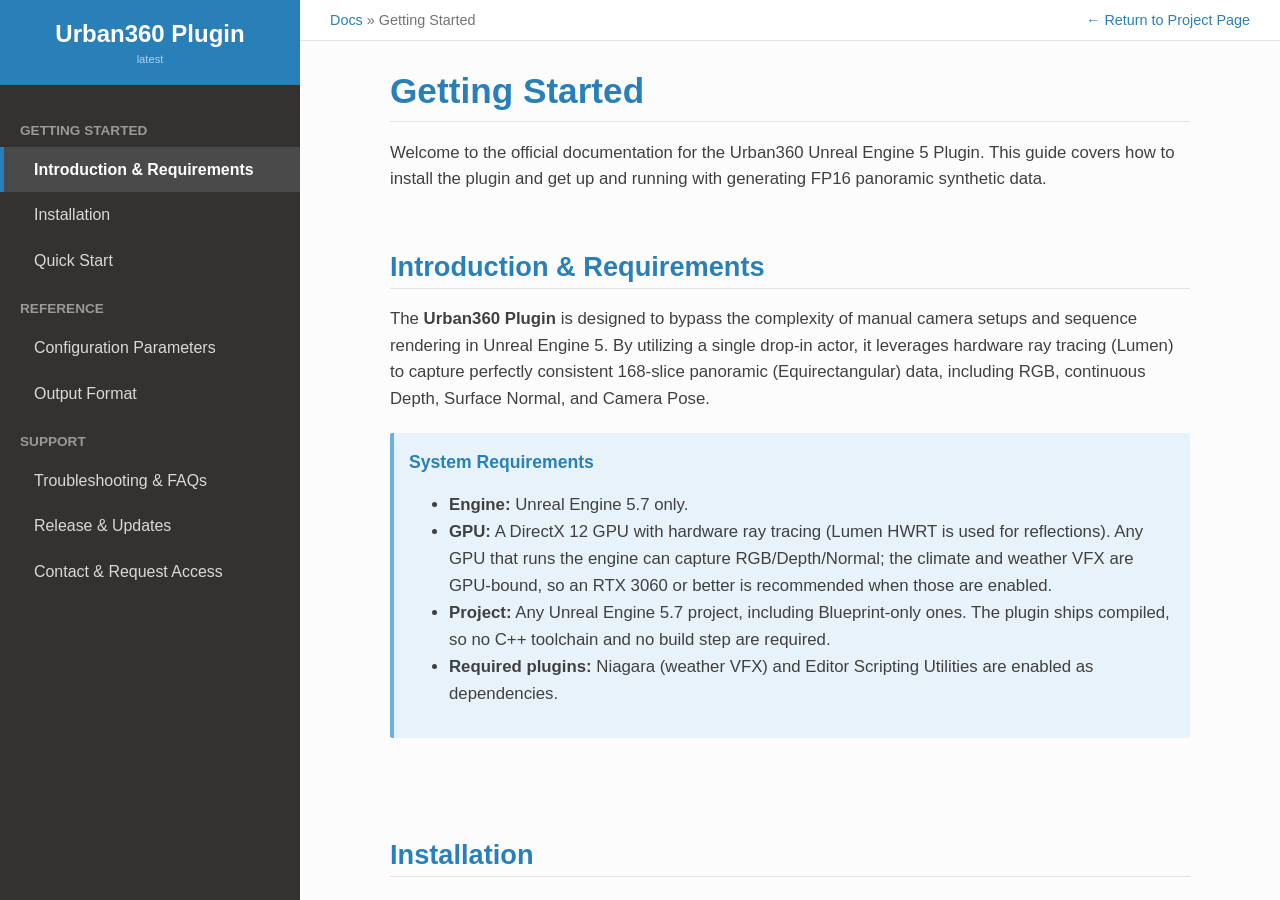
==== documentation.html @ a58d3bbe "Urban360 project page" ====
<!DOCTYPE html>
<html lang="en">
<head>
  <meta charset="utf-8">
  <meta name="viewport" content="width=device-width, initial-scale=1">
  <title>Urban360 Plugin - Getting Started</title>
  
  <style>
    /* Reset & Base Typography */
    * { box-sizing: border-box; }
    body { 
      margin: 0; 
      font-family: "Lato", "proxima-nova", "Helvetica Neue", Arial, sans-serif; 
      display: flex; 
      height: 100vh; 
      background-color: #fcfcfc; 
      color: #404040; 
      overflow: hidden; 
    }
    
    /* Layout */
    .rtd-sidebar { 
      width: 300px; 
      background: #343131; 
      color: #fcfcfc; 
      display: flex; 
      flex-direction: column; 
      flex-shrink: 0; 
      overflow-y: auto; 
    }
    .rtd-main { 
      flex: 1; 
      overflow-y: auto; 
      display: flex; 
      flex-direction: column; 
      scroll-behavior: smooth;
    }
    
    /* Sidebar Styling */
    .rtd-sidebar-header { 
      background: #2980B9; 
      padding: 20px; 
      text-align: center; 
    }
    .rtd-sidebar-header a { 
      color: #fff; 
      text-decoration: none; 
      font-size: 1.5em; 
      font-weight: bold; 
    }
    .rtd-sidebar-search { 
      padding: 10px; 
      background: #343131; 
      border-bottom: 1px solid #4a4a4a;
    }
    .rtd-sidebar-search input { 
      width: 100%; 
      padding: 8px; 
      border: none; 
      border-radius: 2px; 
      box-sizing: border-box; 
      background: #fff;
    }
    .rtd-sidebar-nav { padding: 20px 0; }
    .rtd-sidebar-nav ul { list-style: none; padding: 0; margin: 0; }
    .rtd-sidebar-nav li { margin: 0; }
    .rtd-sidebar-nav .nav-header {
      padding: 5px 20px;
      font-size: 0.85em;
      color: #999;
      text-transform: uppercase;
      font-weight: bold;
      margin-top: 10px;
    }
    .rtd-sidebar-nav a { 
      display: block; 
      padding: 10px 20px 10px 30px; 
      color: #d9d9d9; 
      text-decoration: none; 
      border-left: 4px solid transparent; 
      font-size: 0.95em;
    }
    .rtd-sidebar-nav a:hover { background: #4a4a4a; }
    .rtd-sidebar-nav a.active { 
      background: #4a4a4a; 
      border-left-color: #2980B9; 
      color: #fff; 
      font-weight: bold;
    }
    
    /* Main Header & Breadcrumbs */
    .rtd-main-header { 
      padding: 12px 30px; 
      background: #fff; 
      border-bottom: 1px solid #e1e4e5; 
      font-size: 0.9em; 
      color: #737373; 
      display: flex; 
      justify-content: space-between; 
      align-items: center; 
      position: sticky;
      top: 0;
      z-index: 10;
    }
    .rtd-main-header a { color: #2980B9; text-decoration: none; }
    .rtd-main-header a:hover { text-decoration: underline; }
    
    /* Content Area */
    .rtd-content-wrapper { flex: 1; padding: 30px; display: flex; justify-content: center; }
    .rtd-content { max-width: 800px; width: 100%; }
    
    /* Typography */
    h1, h2, h3 { color: #2980B9; margin-top: 1.5em; margin-bottom: 0.5em; font-family: "Roboto Slab", "ff-tisa-web-pro", "Georgia", Arial, sans-serif; }
    h1 { border-bottom: 1px solid #e1e4e5; padding-bottom: 10px; margin-top: 0; font-size: 2.2em; }
    h2 { border-bottom: 1px solid #e1e4e5; padding-bottom: 5px; font-size: 1.7em; }
    a { color: #2980B9; text-decoration: none; }
    a:hover { text-decoration: underline; }
    p, li { line-height: 1.6; font-size: 1.05em; color: #404040;}
    code { 
      background: #e8e8e8; 
      padding: 2px 5px; 
      color: #E74C3C; 
      font-family: Consolas, monospace; 
      font-size: 0.9em; 
      border-radius: 3px;
    }
    
    /* Admonitions */
    .admonition { padding: 15px; margin: 20px 0; border-radius: 2px; }
    .admonition-title { font-weight: bold; margin-bottom: 10px; margin-top: 0; font-size: 1.1em;}
    .admonition.note { background: #e7f2fa; border-left: 4px solid #6ab0de; }
    .admonition.note .admonition-title { color: #2980B9; }
    .admonition.warning { background: #ffedcc; border-left: 4px solid #f0b37e; }
    .admonition.warning .admonition-title { color: #d05b04; }
    
    /* Tables */
    table { width: 100%; border-collapse: collapse; margin: 20px 0; }
    th, td { border: 1px solid #e1e4e5; padding: 12px; text-align: left; }
    th { background: #f3f6f6; font-weight: bold; }
    tr:nth-child(even) { background: #f9f9f9; }
    
    /* Sections */
    .section-block { padding-top: 40px; margin-top: -40px; margin-bottom: 60px; }
    
    /* Footer & Navigation Buttons */
    .rtd-footer { margin-top: 40px; border-top: 1px solid #e1e4e5; padding-top: 20px; font-size: 0.9em; color: #999; }
    .nav-buttons { display: flex; justify-content: flex-end; margin-top: 30px; margin-bottom: 20px; }
    .nav-btn { background: #f3f6f6; border: 1px solid #e1e4e5; padding: 10px 20px; color: #2980B9; text-decoration: none; border-radius: 3px; font-weight: bold; }
    .nav-btn:hover { background: #e1e4e5; }
  </style>
</head>
<body>

  <!-- Left Sidebar (RTD Style) -->
  <nav class="rtd-sidebar">
    <div class="rtd-sidebar-header">
      <a href="index.html">Urban360 Plugin</a>
      <div style="font-size: 0.7em; margin-top: 5px; color: #a5d3f1;">latest</div>
    </div>

    <div class="rtd-sidebar-nav">
      <ul>
        <li class="nav-header">Getting Started</li>
        <li><a href="documentation.html#introduction">Introduction & Requirements</a></li>
        <li><a href="documentation.html#installation">Installation</a></li>
        <li><a href="documentation.html#quick-start">Quick Start</a></li>
        <li class="nav-header">Reference</li>
        <li><a href="documentation_reference.html#configuration">Configuration Parameters</a></li>
        <li><a href="documentation_reference.html#output-format">Output Format</a></li>
        <li class="nav-header">Support</li>
        <li><a href="documentation_support.html#troubleshooting">Troubleshooting & FAQs</a></li>
        <li><a href="documentation_support.html#release-updates">Release & Updates</a></li>
        <li><a href="documentation_support.html#contact">Contact & Request Access</a></li>
      </ul>
    </div>
  </nav>

  <!-- Main Content (RTD Style) -->
  <main class="rtd-main" id="main-content">
    
    <!-- Top Breadcrumb -->
    <header class="rtd-main-header">
      <div>
        <a href="index.html">Docs</a> &raquo; Getting Started
      </div>
      <div>
        <a href="index.html">&larr; Return to Project Page</a>
      </div>
    </header>

    <!-- Scrollable Content Area -->
    <div class="rtd-content-wrapper">
      <div class="rtd-content">
        
        <h1>Getting Started</h1>
        <p>Welcome to the official documentation for the Urban360 Unreal Engine 5 Plugin. This guide covers how to install the plugin and get up and running with generating FP16 panoramic synthetic data.</p>

        <!-- 1. Introduction & Requirements -->
        <div class="section-block" id="introduction">
          <h2>Introduction & Requirements</h2>
          <p>The <strong>Urban360 Plugin</strong> is designed to bypass the complexity of manual camera setups and sequence rendering in Unreal Engine 5. By utilizing a single drop-in actor, it leverages hardware ray tracing (Lumen) to capture perfectly consistent 168-slice panoramic (Equirectangular) data, including RGB, continuous Depth, Surface Normal, and Camera Pose.</p>
          
          <div class="admonition note">
            <p class="admonition-title">System Requirements</p>
            <ul>
              <li><strong>Engine:</strong> Unreal Engine 5.7 only.</li>
              <li><strong>GPU:</strong> A DirectX 12 GPU with hardware ray tracing (Lumen HWRT is used for reflections). Any GPU that runs the engine can capture RGB/Depth/Normal; the climate and weather VFX are GPU-bound, so an RTX 3060 or better is recommended when those are enabled.</li>
              <li><strong>Project:</strong> Any Unreal Engine 5.7 project, including Blueprint-only ones. The plugin ships compiled, so no C++ toolchain and no build step are required.</li>
              <li><strong>Required plugins:</strong> Niagara (weather VFX) and Editor Scripting Utilities are enabled as dependencies.</li>
            </ul>
          </div>
        </div>

        <!-- 2. Installation -->
        <div class="section-block" id="installation">
          <h2>Installation</h2>
          <p>Urban360 is distributed as a compiled plugin, so there is no build step and it drops into an existing project as it is.</p>
          <ol>
            <li>Download <code>Urban360.zip</code> from the repository.</li>
            <li>Create a <code>Plugins</code> folder at the root of your project. Unreal does not create this folder for you, so it will normally not be there yet.</li>
            <li>Extract the archive so that the plugin folder (<code>Sim2RealDataGen</code>) sits directly under <code>&lt;YourProject&gt;/Plugins/</code>.</li>
            <li>Open the project, go to <strong>Edit &gt; Plugins</strong>, search for <em>Urban360</em>, enable it, and restart the editor when prompted. The plugin is then ready to use.</li>
          </ol>
          <div style="text-align: center; margin: 24px 0;">
            <img src="assets/plugin_enabled.jpg" alt="The Unreal Editor Plugins browser with Urban360 listed under Project, Other, at version 1.0 with its checkbox ticked, and the Dataset Generator panel open on the right" style="max-width: 100%; border: 1px solid #e1e4e5; border-radius: 3px;">
            <p style="font-size: 0.9em; color: #737373; margin-top: 8px;">Once enabled, Urban360 appears under <em>Project &gt; Other</em> in the Plugins browser and the Dataset Generator panel becomes available.</p>
          </div>
          <div class="admonition note">
            <p class="admonition-title">Binary distribution</p>
            <p>The plugin is released as a compiled binary and its source code is not published. Because a compiled Unreal plugin is tied to the engine build it was made with, this is also why Unreal Engine 5.7 is required rather than merely recommended. Blueprint-only projects are supported, since nothing has to be compiled on your side.</p>
          </div>
        </div>

        <!-- 3. Quick Start -->
        <div class="section-block" id="quick-start">
          <h2>Quick Start</h2>
          <p>Generating a panoramic dataset is designed to be a straightforward drag-and-drop operation:</p>
          <ol>
            <li>Open the Urban360 tool window and place a <strong>Road Spline</strong> to define the capture path; Capture Points are generated along it.</li>
            <li>Set the capture options in <strong>Project Settings &gt; Plugins &gt; Urban360</strong> (Resolution, Capture Type, Capture Height, output path, and so on).</li>
            <li>Run the capture. The plugin renders 168 slices per view, stitches them through the GeoLUT, and writes the EXR files and the manifest to the output directory.</li>
          </ol>
          <div style="text-align: center; margin: 24px 0;">
            <img src="assets/plugin_quickstart.png" alt="The Urban360 page in Unreal's Project Settings, listing the Climate, Config, Generation, Capture and Exposure sections with capture type, per-modality toggles, capture count, capture height, grid distance and output resolution" style="max-width: 100%; border: 1px solid #e1e4e5; border-radius: 3px;">
            <p style="font-size: 0.9em; color: #737373; margin-top: 8px;">Capture options live in <em>Project Settings &gt; Plugins &gt; Urban360</em>: the capture type, which modalities to write, the capture count, the camera height, the grid distance and the output resolution. The values above are an example, not the defaults.</p>
          </div>
        </div>

        <div class="nav-buttons">
          <a href="documentation_reference.html" class="nav-btn">Next: Reference &rarr;</a>
        </div>

        <div class="rtd-footer">
          <p>&copy; Copyright 2026, Urban360 Contributors. Built with custom HTML/CSS mirroring the Sphinx Read the Docs theme.</p>
        </div>

      </div>
    </div>
  </main>

  <!-- Intersection Observer for Sidebar Highlighting -->
  <script>
    document.addEventListener("DOMContentLoaded", function() {
      const sections = document.querySelectorAll('.section-block');
      const navLinks = document.querySelectorAll('.rtd-sidebar-nav a');
      const mainContent = document.getElementById('main-content');

      const observer = new IntersectionObserver((entries) => {
        entries.forEach(entry => {
          if(entry.isIntersecting) {
            navLinks.forEach(link => {
              link.classList.remove('active');
              if(link.getAttribute('href').endsWith('#' + entry.target.id)) {
                link.classList.add('active');
                link.scrollIntoView({ behavior: 'smooth', block: 'nearest' });
              }
            });
          }
        });
      }, { root: mainContent, rootMargin: "-10% 0px -70% 0px", threshold: 0 });

      sections.forEach(section => observer.observe(section));

      // Fallback: highlight the last section when scrolled to the absolute bottom
      mainContent.addEventListener('scroll', () => {
        if (mainContent.scrollHeight - mainContent.scrollTop <= mainContent.clientHeight + 5) {
          const lastSection = sections[sections.length - 1];
          if (lastSection) {
            navLinks.forEach(link => {
              link.classList.remove('active');
              if(link.getAttribute('href').endsWith('#' + lastSection.id)) {
                link.classList.add('active');
                link.scrollIntoView({ behavior: 'smooth', block: 'nearest' });
              }
            });
          }
        }
      });
    });
  </script>
</body>
</html>
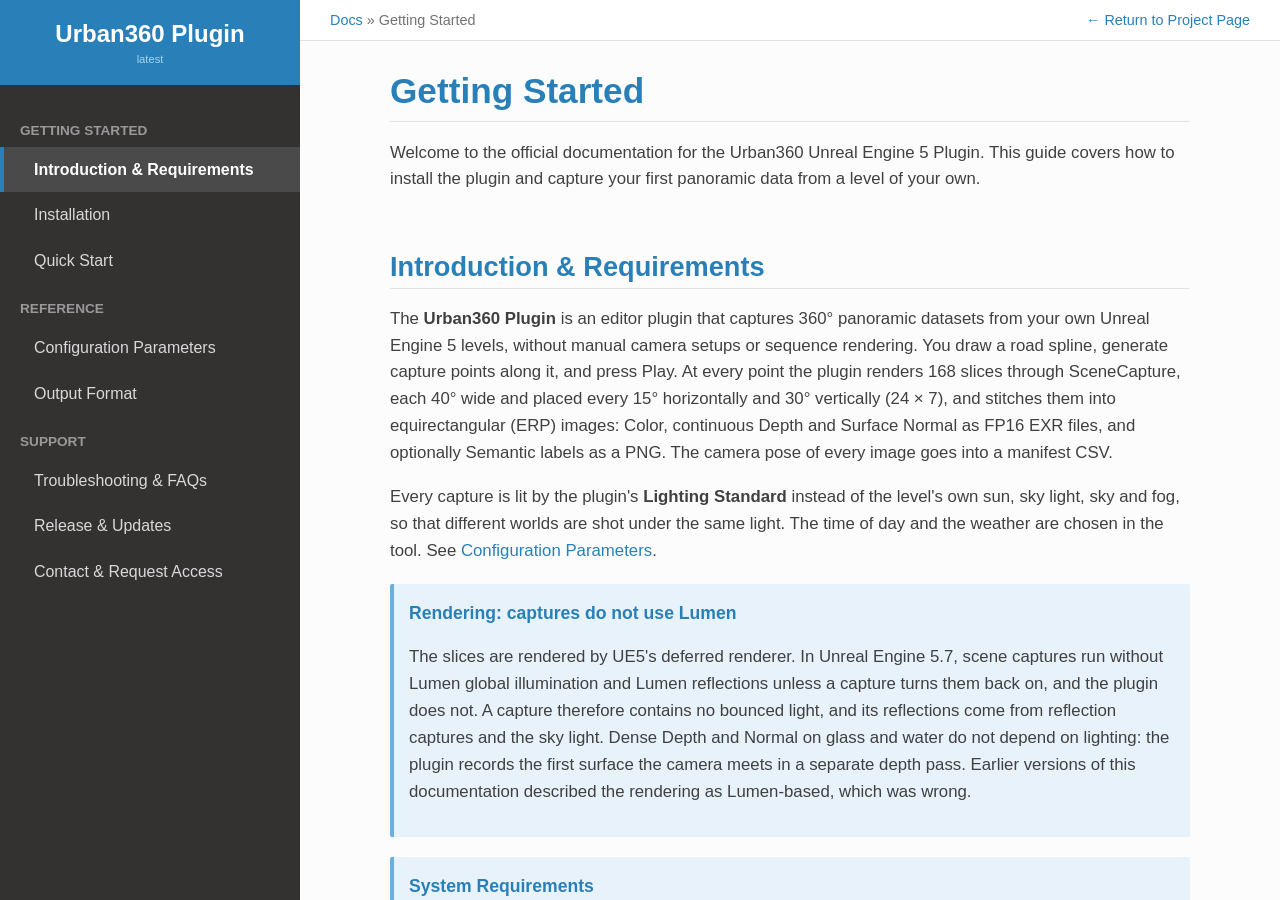
==== commit 8fe73e29: "Correct the rendering description and update the docs for the current plugin Captures do not use Lum" ====
--- a/documentation.html
+++ b/documentation.html
@@ -4,150 +4,8 @@
   <meta charset="utf-8">
   <meta name="viewport" content="width=device-width, initial-scale=1">
   <title>Urban360 Plugin - Getting Started</title>
-  
-  <style>
-    /* Reset & Base Typography */
-    * { box-sizing: border-box; }
-    body { 
-      margin: 0; 
-      font-family: "Lato", "proxima-nova", "Helvetica Neue", Arial, sans-serif; 
-      display: flex; 
-      height: 100vh; 
-      background-color: #fcfcfc; 
-      color: #404040; 
-      overflow: hidden; 
-    }
-    
-    /* Layout */
-    .rtd-sidebar { 
-      width: 300px; 
-      background: #343131; 
-      color: #fcfcfc; 
-      display: flex; 
-      flex-direction: column; 
-      flex-shrink: 0; 
-      overflow-y: auto; 
-    }
-    .rtd-main { 
-      flex: 1; 
-      overflow-y: auto; 
-      display: flex; 
-      flex-direction: column; 
-      scroll-behavior: smooth;
-    }
-    
-    /* Sidebar Styling */
-    .rtd-sidebar-header { 
-      background: #2980B9; 
-      padding: 20px; 
-      text-align: center; 
-    }
-    .rtd-sidebar-header a { 
-      color: #fff; 
-      text-decoration: none; 
-      font-size: 1.5em; 
-      font-weight: bold; 
-    }
-    .rtd-sidebar-search { 
-      padding: 10px; 
-      background: #343131; 
-      border-bottom: 1px solid #4a4a4a;
-    }
-    .rtd-sidebar-search input { 
-      width: 100%; 
-      padding: 8px; 
-      border: none; 
-      border-radius: 2px; 
-      box-sizing: border-box; 
-      background: #fff;
-    }
-    .rtd-sidebar-nav { padding: 20px 0; }
-    .rtd-sidebar-nav ul { list-style: none; padding: 0; margin: 0; }
-    .rtd-sidebar-nav li { margin: 0; }
-    .rtd-sidebar-nav .nav-header {
-      padding: 5px 20px;
-      font-size: 0.85em;
-      color: #999;
-      text-transform: uppercase;
-      font-weight: bold;
-      margin-top: 10px;
-    }
-    .rtd-sidebar-nav a { 
-      display: block; 
-      padding: 10px 20px 10px 30px; 
-      color: #d9d9d9; 
-      text-decoration: none; 
-      border-left: 4px solid transparent; 
-      font-size: 0.95em;
-    }
-    .rtd-sidebar-nav a:hover { background: #4a4a4a; }
-    .rtd-sidebar-nav a.active { 
-      background: #4a4a4a; 
-      border-left-color: #2980B9; 
-      color: #fff; 
-      font-weight: bold;
-    }
-    
-    /* Main Header & Breadcrumbs */
-    .rtd-main-header { 
-      padding: 12px 30px; 
-      background: #fff; 
-      border-bottom: 1px solid #e1e4e5; 
-      font-size: 0.9em; 
-      color: #737373; 
-      display: flex; 
-      justify-content: space-between; 
-      align-items: center; 
-      position: sticky;
-      top: 0;
-      z-index: 10;
-    }
-    .rtd-main-header a { color: #2980B9; text-decoration: none; }
-    .rtd-main-header a:hover { text-decoration: underline; }
-    
-    /* Content Area */
-    .rtd-content-wrapper { flex: 1; padding: 30px; display: flex; justify-content: center; }
-    .rtd-content { max-width: 800px; width: 100%; }
-    
-    /* Typography */
-    h1, h2, h3 { color: #2980B9; margin-top: 1.5em; margin-bottom: 0.5em; font-family: "Roboto Slab", "ff-tisa-web-pro", "Georgia", Arial, sans-serif; }
-    h1 { border-bottom: 1px solid #e1e4e5; padding-bottom: 10px; margin-top: 0; font-size: 2.2em; }
-    h2 { border-bottom: 1px solid #e1e4e5; padding-bottom: 5px; font-size: 1.7em; }
-    a { color: #2980B9; text-decoration: none; }
-    a:hover { text-decoration: underline; }
-    p, li { line-height: 1.6; font-size: 1.05em; color: #404040;}
-    code { 
-      background: #e8e8e8; 
-      padding: 2px 5px; 
-      color: #E74C3C; 
-      font-family: Consolas, monospace; 
-      font-size: 0.9em; 
-      border-radius: 3px;
-    }
-    
-    /* Admonitions */
-    .admonition { padding: 15px; margin: 20px 0; border-radius: 2px; }
-    .admonition-title { font-weight: bold; margin-bottom: 10px; margin-top: 0; font-size: 1.1em;}
-    .admonition.note { background: #e7f2fa; border-left: 4px solid #6ab0de; }
-    .admonition.note .admonition-title { color: #2980B9; }
-    .admonition.warning { background: #ffedcc; border-left: 4px solid #f0b37e; }
-    .admonition.warning .admonition-title { color: #d05b04; }
-    
-    /* Tables */
-    table { width: 100%; border-collapse: collapse; margin: 20px 0; }
-    th, td { border: 1px solid #e1e4e5; padding: 12px; text-align: left; }
-    th { background: #f3f6f6; font-weight: bold; }
-    tr:nth-child(even) { background: #f9f9f9; }
-    
-    /* Sections */
-    .section-block { padding-top: 40px; margin-top: -40px; margin-bottom: 60px; }
-    
-    /* Footer & Navigation Buttons */
-    .rtd-footer { margin-top: 40px; border-top: 1px solid #e1e4e5; padding-top: 20px; font-size: 0.9em; color: #999; }
-    .nav-buttons { display: flex; justify-content: flex-end; margin-top: 30px; margin-bottom: 20px; }
-    .nav-btn { background: #f3f6f6; border: 1px solid #e1e4e5; padding: 10px 20px; color: #2980B9; text-decoration: none; border-radius: 3px; font-weight: bold; }
-    .nav-btn:hover { background: #e1e4e5; }
-  </style>
+
+  <link rel="stylesheet" href="assets/docs.css?v=20261019">
 </head>
 <body>
 
@@ -177,7 +35,7 @@
 
   <!-- Main Content (RTD Style) -->
   <main class="rtd-main" id="main-content">
-    
+
     <!-- Top Breadcrumb -->
     <header class="rtd-main-header">
       <div>
@@ -191,22 +49,28 @@
     <!-- Scrollable Content Area -->
     <div class="rtd-content-wrapper">
       <div class="rtd-content">
-        
+
         <h1>Getting Started</h1>
-        <p>Welcome to the official documentation for the Urban360 Unreal Engine 5 Plugin. This guide covers how to install the plugin and get up and running with generating FP16 panoramic synthetic data.</p>
+        <p>Welcome to the official documentation for the Urban360 Unreal Engine 5 Plugin. This guide covers how to install the plugin and capture your first panoramic data from a level of your own.</p>
 
         <!-- 1. Introduction & Requirements -->
         <div class="section-block" id="introduction">
           <h2>Introduction & Requirements</h2>
-          <p>The <strong>Urban360 Plugin</strong> is designed to bypass the complexity of manual camera setups and sequence rendering in Unreal Engine 5. By utilizing a single drop-in actor, it leverages hardware ray tracing (Lumen) to capture perfectly consistent 168-slice panoramic (Equirectangular) data, including RGB, continuous Depth, Surface Normal, and Camera Pose.</p>
-          
+          <p>The <strong>Urban360 Plugin</strong> is an editor plugin that captures 360&deg; panoramic datasets from your own Unreal Engine 5 levels, without manual camera setups or sequence rendering. You draw a road spline, generate capture points along it, and press Play. At every point the plugin renders 168 slices through SceneCapture, each 40&deg; wide and placed every 15&deg; horizontally and 30&deg; vertically (24 &times; 7), and stitches them into equirectangular (ERP) images: Color, continuous Depth and Surface Normal as FP16 EXR files, and optionally Semantic labels as a PNG. The camera pose of every image goes into a manifest CSV.</p>
+          <p>Every capture is lit by the plugin's <strong>Lighting Standard</strong> instead of the level's own sun, sky light, sky and fog, so that different worlds are shot under the same light. The time of day and the weather are chosen in the tool. See <a href="documentation_reference.html#configuration">Configuration Parameters</a>.</p>
+
+          <div class="admonition note">
+            <p class="admonition-title">Rendering: captures do not use Lumen</p>
+            <p>The slices are rendered by UE5's deferred renderer. In Unreal Engine 5.7, scene captures run without Lumen global illumination and Lumen reflections unless a capture turns them back on, and the plugin does not. A capture therefore contains no bounced light, and its reflections come from reflection captures and the sky light. Dense Depth and Normal on glass and water do not depend on lighting: the plugin records the first surface the camera meets in a separate depth pass. Earlier versions of this documentation described the rendering as Lumen-based, which was wrong.</p>
+          </div>
+
           <div class="admonition note">
             <p class="admonition-title">System Requirements</p>
             <ul>
-              <li><strong>Engine:</strong> Unreal Engine 5.7 only.</li>
-              <li><strong>GPU:</strong> A DirectX 12 GPU with hardware ray tracing (Lumen HWRT is used for reflections). Any GPU that runs the engine can capture RGB/Depth/Normal; the climate and weather VFX are GPU-bound, so an RTX 3060 or better is recommended when those are enabled.</li>
-              <li><strong>Project:</strong> Any Unreal Engine 5.7 project, including Blueprint-only ones. The plugin ships compiled, so no C++ toolchain and no build step are required.</li>
-              <li><strong>Required plugins:</strong> Niagara (weather VFX) and Editor Scripting Utilities are enabled as dependencies.</li>
+              <li><strong>Engine and platform:</strong> Unreal Engine 5.7 on Windows 64-bit only; the plugin ships compiled for this combination. It has been verified with UE 5.7.4. Linux and Mac have not been tested.</li>
+              <li><strong>Memory:</strong> No particular GPU model has been benchmarked; in practice the limit is memory. The images of one capture point take about 1 GB in stereo at a Resolution of 1024, 5 GB at 2048 and 18 GB at 4096 (mono about two thirds of that), and playing a large level often takes 10 GB or more on top of that. Above 2048, Setup &amp; Verify shows the estimate next to the memory the PC has free.</li>
+              <li><strong>Project:</strong> Any Unreal Engine 5.7 project, Blueprint-only or C++. The plugin ships compiled, so it loads without a C++ toolchain or a build step.</li>
+              <li><strong>Required plugins:</strong> Niagara (weather effects) and Datasmith Content. Both are enabled by default in the engine.</li>
             </ul>
           </div>
         </div>
@@ -215,38 +79,60 @@
         <div class="section-block" id="installation">
           <h2>Installation</h2>
           <p>Urban360 is distributed as a compiled plugin, so there is no build step and it drops into an existing project as it is.</p>
+          <div class="admonition warning">
+            <p class="admonition-title">Not yet publicly released</p>
+            <p>The plugin archive (<code>Urban360_&lt;version&gt;_UE5.7_Win64.zip</code>) will be published together with the paper and is not available for download yet. To try it before then, request early access through the <a href="documentation_support.html#contact">contact form</a>. The steps below describe the installation once you have the archive.</p>
+          </div>
           <ol>
-            <li>Download <code>Urban360.zip</code> from the repository.</li>
-            <li>Create a <code>Plugins</code> folder at the root of your project. Unreal does not create this folder for you, so it will normally not be there yet.</li>
-            <li>Extract the archive so that the plugin folder (<code>Sim2RealDataGen</code>) sits directly under <code>&lt;YourProject&gt;/Plugins/</code>.</li>
-            <li>Open the project, go to <strong>Edit &gt; Plugins</strong>, search for <em>Urban360</em>, enable it, and restart the editor when prompted. The plugin is then ready to use.</li>
+            <li>Obtain the archive, from the public release or from the authors if you were granted early access.</li>
+            <li>Create a <code>Plugins</code> folder at the root of your project if there is none yet. Unreal does not create it for you.</li>
+            <li>Extract the archive so that the whole plugin folder, including its <code>Content</code> folder, sits at <code>&lt;YourProject&gt;/Plugins/Sim2RealDataGen/</code>.</li>
+            <li>Open the project, go to <strong>Edit &gt; Plugins</strong>, search for <em>Urban360</em>, enable it if it is not already on, and restart the editor.</li>
+            <li>On its first load the plugin turns on DBuffer decals (<em>Project Settings &gt; Rendering</em>), which the rain and snow decals need, and asks for one more restart.</li>
+            <li>Open the capture tool with the <strong>Urban360</strong> button on the toolbar, next to Play.</li>
           </ol>
           <div style="text-align: center; margin: 24px 0;">
-            <img src="assets/plugin_enabled.jpg" alt="The Unreal Editor Plugins browser with Urban360 listed under Project, Other, at version 1.0 with its checkbox ticked, and the Dataset Generator panel open on the right" style="max-width: 100%; border: 1px solid #e1e4e5; border-radius: 3px;">
-            <p style="font-size: 0.9em; color: #737373; margin-top: 8px;">Once enabled, Urban360 appears under <em>Project &gt; Other</em> in the Plugins browser and the Dataset Generator panel becomes available.</p>
+            <img loading="lazy" src="assets/plugin_enabled.jpg" alt="The Unreal Editor Plugins browser filtered to Urban360, which is listed under Project, Simulation at version 1.0 with its checkbox ticked" style="max-width: 100%; border: 1px solid #e1e4e5; border-radius: 3px;">
+            <p style="font-size: 0.9em; color: #737373; margin-top: 8px;">Once enabled, Urban360 appears under <em>Project &gt; Simulation</em> in the Plugins browser.</p>
           </div>
           <div class="admonition note">
             <p class="admonition-title">Binary distribution</p>
-            <p>The plugin is released as a compiled binary and its source code is not published. Because a compiled Unreal plugin is tied to the engine build it was made with, this is also why Unreal Engine 5.7 is required rather than merely recommended. Blueprint-only projects are supported, since nothing has to be compiled on your side.</p>
+            <p>The plugin is released as a compiled binary for Unreal Engine 5.7 on Windows 64-bit, and its source code is not published. A compiled Unreal plugin is tied to the engine version it was built for, which is why 5.7 is required rather than merely recommended. Blueprint-only projects are supported, since nothing has to be compiled on your side.</p>
           </div>
         </div>
 
         <!-- 3. Quick Start -->
         <div class="section-block" id="quick-start">
           <h2>Quick Start</h2>
-          <p>Generating a panoramic dataset is designed to be a straightforward drag-and-drop operation:</p>
+          <p>All capture work is set up in the <strong>Capture Tool</strong>, whose panel is titled <em>Dataset Generator</em>. It has three pages (Env, Points and Capture), and at the bottom a status line with <strong>Apply Settings</strong> and <strong>Setup &amp; Verify</strong>, which stay visible on every page. The capture itself starts from the editor's own <strong>Play</strong> button. The <strong>?</strong> buttons in the tool explain every field.</p>
           <ol>
-            <li>Open the Urban360 tool window and place a <strong>Road Spline</strong> to define the capture path; Capture Points are generated along it.</li>
-            <li>Set the capture options in <strong>Project Settings &gt; Plugins &gt; Urban360</strong> (Resolution, Capture Type, Capture Height, output path, and so on).</li>
-            <li>Run the capture. The plugin renders 168 slices per view, stitches them through the GeoLUT, and writes the EXR files and the manifest to the output directory.</li>
+            <li><strong>Points page: lay out the capture points.</strong> Place a <strong>Road Spline</strong> along the route you want covered and press <strong>Generate Points</strong>. Points are laid every Spline Spacing (500 cm by default) across the spline's Road Width (1000 cm, set per spline), and a point with a wall or tree within the Safety Radius (35 cm) is dropped. Generate Points uses the values in the fields at that moment, without Apply Settings, and numbers the new points from the Start Index on the Env page. A point marks a spot on the ground, and the camera stands Camera Height above it. Each point's SceneID becomes the name of its output folder; <strong>Renumber</strong> renumbers the selected points, or the whole level when nothing is selected, after asking first.</li>
+            <li><strong>Capture page: choose what to write.</strong> Pick Capture Stereo (Stereo or Mono), the image types under Capture Mode (RGB, Depth, Normal, Semantic; All ticks every one), Capture Count (Single, one image per point, or Group, nine), Camera Height (160 cm) and, for Group, Local Step (10 cm). With a point selected, the page also shows its <strong>Capture Target</strong> box: a point is shot only while the box is ticked. Target All and Skip All on the Points page set every box at once.</li>
+            <li><strong>Env page: set the output and the conditions.</strong> Under Output Setup, set Env Name (the name of the output folder), Start Index, the output folder (Browse Path) and Resolution. Under Climate, choose the time of day (Day or Night) and the weather (None, Rain, Snow or Fog). Then press <strong>Apply Settings</strong>. It saves the values of all three pages at once and applies the time of day, the weather and the calibration to the level. The button turns yellow while there are changes that have not been applied, and Setup &amp; Verify does not pass until they are.</li>
+            <li><strong>Setup &amp; Verify.</strong> When everything is in order, the button turns green and reads <em>Verified</em> for two seconds, and anything worth knowing appears as a notification at the bottom right of the editor. When something must be fixed, a window lists the problems, each with a code such as <code>S007</code>; see <a href="documentation_support.html#troubleshooting">Troubleshooting &amp; FAQs</a>. This step also sets the level's GameMode to the capture GameMode, and offers to put points that are off the ground back onto it.</li>
+            <li><strong>Play.</strong> Press Play on the editor toolbar. The run captures every point whose Capture Target box is ticked, from Start Index on, and ends Play by itself. It writes a run report (<code>_run_&lt;date&gt;-&lt;time&gt;.txt</code>) next to the scene folders. The capture does not change any Capture Target box, so pressing Play again shoots the same points again.</li>
           </ol>
           <div style="text-align: center; margin: 24px 0;">
-            <img src="assets/plugin_quickstart.png" alt="The Urban360 page in Unreal's Project Settings, listing the Climate, Config, Generation, Capture and Exposure sections with capture type, per-modality toggles, capture count, capture height, grid distance and output resolution" style="max-width: 100%; border: 1px solid #e1e4e5; border-radius: 3px;">
-            <p style="font-size: 0.9em; color: #737373; margin-top: 8px;">Capture options live in <em>Project Settings &gt; Plugins &gt; Urban360</em>: the capture type, which modalities to write, the capture count, the camera height, the grid distance and the output resolution. The values above are an example, not the defaults.</p>
+            <img loading="lazy" src="assets/plugin_quickstart.png" alt="The Env page of the Urban360 Capture Tool after Apply Settings: Output Setup with Env Name Day_Clear, Start Index 1, an output folder and Resolution 1024, then Climate with Day and no weather, and at the bottom the status line, a greyed-out Apply Settings button and Setup and Verify" style="width: 400px; max-width: 100%; border: 1px solid #e1e4e5; border-radius: 3px;">
+            <p style="font-size: 0.9em; color: #737373; margin-top: 8px;">The Env page after Apply Settings: Output Setup and Climate, with the status line, Apply Settings and Setup &amp; Verify at the bottom. Apply Settings is greyed out because nothing is waiting to be applied.</p>
+          </div>
+
+          <div class="admonition note">
+            <p class="admonition-title">What the tool changes in your project</p>
+            <p>The capture tool sets up the project it is used in. These changes are intended and stay in place:</p>
+            <ul>
+              <li>DBuffer decals are turned on (<em>Project Settings &gt; Rendering</em>) the first time the plugin loads.</li>
+              <li>Setup &amp; Verify sets the level's GameMode to the capture GameMode (<em>World Settings &gt; GameMode Override</em>). That is what makes Play capture instead of play.</li>
+            </ul>
+            <p>While the tool's climate system is active, the level's own sun, sky light, sky and fog are hidden in the viewport and in the capture, and the Lighting Standard lights the scene instead. Nothing about this is saved into the level. While a capture runs, the tool also turns off texture streaming, holds the editor at 30 fps and turns off the editor's background CPU throttling. All of these are put back when Play ends.</p>
+          </div>
+          <div class="admonition warning">
+            <p class="admonition-title">Do not package a capture project as a game</p>
+            <p>A project set up this way is a capture workspace, not a game. The capture classes live in an editor-only module and are not packaged, so a level whose GameMode is the capture GameMode cannot run in a packaged build. If you also need to ship the game, use a separate copy of the project, or remove the GameMode override and the plugin first.</p>
           </div>
         </div>
 
-        <div class="nav-buttons">
+        <div class="nav-buttons is-end">
           <a href="documentation_reference.html" class="nav-btn">Next: Reference &rarr;</a>
         </div>
 
@@ -259,44 +145,6 @@
   </main>
 
   <!-- Intersection Observer for Sidebar Highlighting -->
-  <script>
-    document.addEventListener("DOMContentLoaded", function() {
-      const sections = document.querySelectorAll('.section-block');
-      const navLinks = document.querySelectorAll('.rtd-sidebar-nav a');
-      const mainContent = document.getElementById('main-content');
-
-      const observer = new IntersectionObserver((entries) => {
-        entries.forEach(entry => {
-          if(entry.isIntersecting) {
-            navLinks.forEach(link => {
-              link.classList.remove('active');
-              if(link.getAttribute('href').endsWith('#' + entry.target.id)) {
-                link.classList.add('active');
-                link.scrollIntoView({ behavior: 'smooth', block: 'nearest' });
-              }
-            });
-          }
-        });
-      }, { root: mainContent, rootMargin: "-10% 0px -70% 0px", threshold: 0 });
-
-      sections.forEach(section => observer.observe(section));
-
-      // Fallback: highlight the last section when scrolled to the absolute bottom
-      mainContent.addEventListener('scroll', () => {
-        if (mainContent.scrollHeight - mainContent.scrollTop <= mainContent.clientHeight + 5) {
-          const lastSection = sections[sections.length - 1];
-          if (lastSection) {
-            navLinks.forEach(link => {
-              link.classList.remove('active');
-              if(link.getAttribute('href').endsWith('#' + lastSection.id)) {
-                link.classList.add('active');
-                link.scrollIntoView({ behavior: 'smooth', block: 'nearest' });
-              }
-            });
-          }
-        }
-      });
-    });
-  </script>
+  <script src="assets/docs.js"></script>
 </body>
 </html>
--- a/assets/docs.css
+++ b/assets/docs.css
@@ -0,0 +1,182 @@
+/* Shared shell for the Urban360 documentation pages.
+   Loaded by documentation.html, documentation_reference.html and
+   documentation_support.html; edit here rather than in any one page.
+   When editing this file, bump the ?v= query on its <link> in all three
+   pages, since GitHub Pages caches it for 10 minutes. */
+
+/* Reset & Base Typography */
+* { box-sizing: border-box; }
+body { 
+  margin: 0; 
+  font-family: "Lato", "proxima-nova", "Helvetica Neue", Arial, sans-serif; 
+  display: flex; 
+  height: 100vh; 
+  background-color: #fcfcfc; 
+  color: #404040; 
+  overflow: hidden; 
+}
+
+/* Layout */
+.rtd-sidebar { 
+  width: 300px; 
+  background: #343131; 
+  color: #fcfcfc; 
+  display: flex; 
+  flex-direction: column; 
+  flex-shrink: 0; 
+  overflow-y: auto; 
+}
+.rtd-main { 
+  flex: 1; 
+  overflow-y: auto; 
+  display: flex; 
+  flex-direction: column; 
+  scroll-behavior: smooth;
+}
+
+/* Sidebar Styling */
+.rtd-sidebar-header { 
+  background: #2980B9; 
+  padding: 20px; 
+  text-align: center; 
+}
+.rtd-sidebar-header a { 
+  color: #fff; 
+  text-decoration: none; 
+  font-size: 1.5em; 
+  font-weight: bold; 
+}
+.rtd-sidebar-search { 
+  padding: 10px; 
+  background: #343131; 
+  border-bottom: 1px solid #4a4a4a;
+}
+.rtd-sidebar-search input { 
+  width: 100%; 
+  padding: 8px; 
+  border: none; 
+  border-radius: 2px; 
+  box-sizing: border-box; 
+  background: #fff;
+}
+.rtd-sidebar-nav { padding: 20px 0; }
+.rtd-sidebar-nav ul { list-style: none; padding: 0; margin: 0; }
+.rtd-sidebar-nav li { margin: 0; }
+.rtd-sidebar-nav .nav-header {
+  padding: 5px 20px;
+  font-size: 0.85em;
+  color: #999;
+  text-transform: uppercase;
+  font-weight: bold;
+  margin-top: 10px;
+}
+.rtd-sidebar-nav a { 
+  display: block; 
+  padding: 10px 20px 10px 30px; 
+  color: #d9d9d9; 
+  text-decoration: none; 
+  border-left: 4px solid transparent; 
+  font-size: 0.95em;
+}
+.rtd-sidebar-nav a:hover { background: #4a4a4a; }
+.rtd-sidebar-nav a.active { 
+  background: #4a4a4a; 
+  border-left-color: #2980B9; 
+  color: #fff; 
+  font-weight: bold;
+}
+
+/* Main Header & Breadcrumbs */
+.rtd-main-header { 
+  padding: 12px 30px; 
+  background: #fff; 
+  border-bottom: 1px solid #e1e4e5; 
+  font-size: 0.9em; 
+  color: #737373; 
+  display: flex; 
+  justify-content: space-between; 
+  align-items: center; 
+  position: sticky;
+  top: 0;
+  z-index: 10;
+}
+.rtd-main-header a { color: #2980B9; text-decoration: none; }
+.rtd-main-header a:hover { text-decoration: underline; }
+
+/* Content Area */
+.rtd-content-wrapper { flex: 1; padding: 30px; display: flex; justify-content: center; }
+.rtd-content { max-width: 800px; width: 100%; }
+
+/* Typography */
+h1, h2, h3 { color: #2980B9; margin-top: 1.5em; margin-bottom: 0.5em; font-family: "Roboto Slab", "ff-tisa-web-pro", "Georgia", Arial, sans-serif; }
+h1 { border-bottom: 1px solid #e1e4e5; padding-bottom: 10px; margin-top: 0; font-size: 2.2em; }
+h2 { border-bottom: 1px solid #e1e4e5; padding-bottom: 5px; font-size: 1.7em; }
+a { color: #2980B9; text-decoration: none; }
+a:hover { text-decoration: underline; }
+p, li { line-height: 1.6; font-size: 1.05em; color: #404040;}
+code { 
+  background: #e8e8e8; 
+  padding: 2px 5px; 
+  color: #E74C3C; 
+  font-family: Consolas, monospace; 
+  font-size: 0.9em; 
+  border-radius: 3px;
+}
+
+/* Admonitions */
+.admonition { padding: 15px; margin: 20px 0; border-radius: 2px; }
+.admonition-title { font-weight: bold; margin-bottom: 10px; margin-top: 0; font-size: 1.1em;}
+.admonition.note { background: #e7f2fa; border-left: 4px solid #6ab0de; }
+.admonition.note .admonition-title { color: #2980B9; }
+.admonition.warning { background: #ffedcc; border-left: 4px solid #f0b37e; }
+.admonition.warning .admonition-title { color: #d05b04; }
+
+/* Tables */
+table { width: 100%; border-collapse: collapse; margin: 20px 0; }
+th, td { border: 1px solid #e1e4e5; padding: 12px; text-align: left; }
+th { background: #f3f6f6; font-weight: bold; }
+tr:nth-child(even) { background: #f9f9f9; }
+
+/* Sections */
+.section-block { padding-top: 40px; margin-top: -40px; margin-bottom: 60px; }
+
+/* Footer & Navigation Buttons */
+.rtd-footer { margin-top: 40px; border-top: 1px solid #e1e4e5; padding-top: 20px; font-size: 0.9em; color: #999; }
+/* space-between puts a lone Previous button on the left and pairs them apart;
+   is-end pushes a lone Next button to the right. */
+.nav-buttons { display: flex; justify-content: space-between; margin-top: 30px; margin-bottom: 20px; }
+.nav-buttons.is-end { justify-content: flex-end; }
+.nav-btn { background: #f3f6f6; border: 1px solid #e1e4e5; padding: 10px 20px; color: #2980B9; text-decoration: none; border-radius: 3px; font-weight: bold; }
+.nav-btn:hover { background: #e1e4e5; }
+/* Overflow guards (all widths) */
+pre { overflow-x: auto; }
+img { max-width: 100%; height: auto; }
+
+/* Mobile: the sidebar stacks above the content and the page scrolls as one
+   document, instead of the sidebar taking 300px of a 375px screen */
+@media (max-width: 768px) {
+  body { display: block; height: auto; overflow: visible; }
+  .rtd-sidebar { width: 100%; }
+  .rtd-sidebar-header { padding: 14px; }
+  .rtd-sidebar-header a { font-size: 1.2em; }
+  .rtd-sidebar-nav { padding: 10px 0; }
+  .rtd-sidebar-nav a { padding: 8px 20px 8px 24px; }
+  .rtd-main { overflow: visible; }
+  .rtd-main-header { padding: 10px 16px; flex-wrap: wrap; gap: 4px 14px; justify-content: flex-start; }
+  .rtd-content-wrapper { padding: 20px 16px; }
+  h1 { font-size: 1.75em; }
+  h2 { font-size: 1.35em; }
+  p, li { font-size: 1em; }
+  /* Paths such as <YourProject>/Plugins/Sim2RealDataGen/ have no spaces and
+     would otherwise run past the right edge of a phone screen. */
+  code { overflow-wrap: anywhere; }
+  /* Fixed layout wraps the cells instead of pushing the table off-screen,
+     so nothing is hidden behind a horizontal scroll the reader has to find. */
+  table { table-layout: fixed; overflow-wrap: break-word; }
+  th, td { padding: 8px 6px; font-size: 0.92em; }
+  th:first-child, td:first-child { width: 30%; }
+  th:nth-child(2), td:nth-child(2) { width: 24%; }
+  .section-block { margin-bottom: 40px; }
+  .nav-buttons { flex-wrap: wrap; gap: 10px; }
+  .nav-btn { padding: 10px 14px; }
+}
